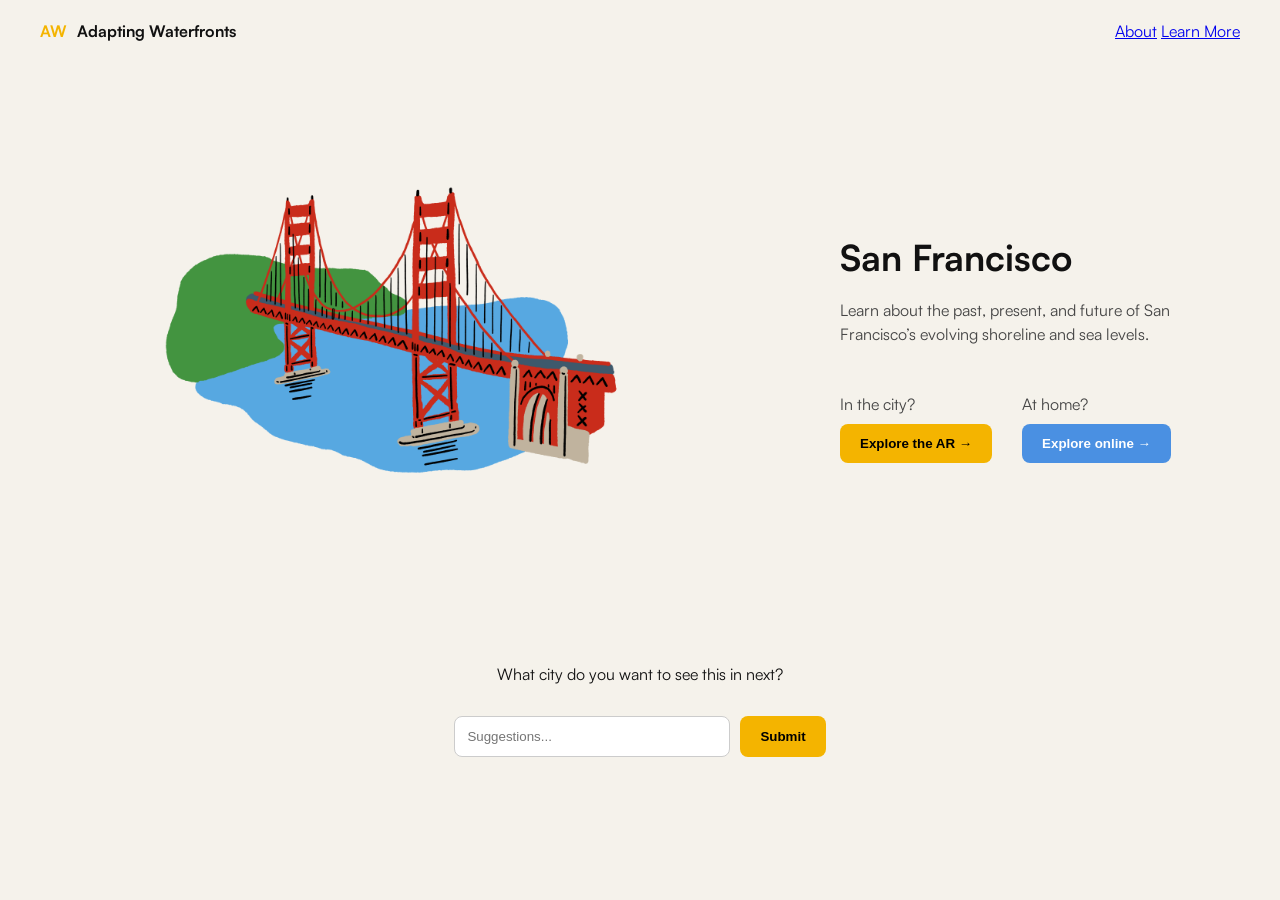
==== index.html @ f1ad8243 "Initial commit" ====
<!DOCTYPE html>
<html lang="en">
<head>
  <meta charset="UTF-8" />
  <meta name="viewport" content="width=device-width, initial-scale=1.0"/>
  <title>Adapting Waterfronts</title>
  <link rel="stylesheet" href="styles.css" />
</head>
<body>

  <!-- NAVBAR -->
  <header class="navbar">
    <div class="logo">
      <span class="logo-aw">AW</span>
      <span>Adapting Waterfronts</span>
    </div>
    <nav>
      <a href="#">About</a>
      <a href="#">Learn More</a>
    </nav>
  </header>

  <!-- HERO -->
  <section class="hero">
    
    <div class="hero-image">
      <img src="bridge.png" alt="Golden Gate Illustration"/>
    </div>

    <div class="hero-content">
      <h1>San Francisco</h1>
      <p>
        Learn about the past, present, and future of San Francisco’s evolving shoreline and sea levels.
      </p>

      <div class="cta-group">
        <div>
          <p class="cta-label">In the city?</p>
          <button class="btn yellow">Explore the AR →</button>
        </div>

        <div>
          <p class="cta-label">At home?</p>
          <button class="btn blue">Explore online →</button>
        </div>
      </div>
    </div>

  </section>

  <!-- INPUT SECTION -->
  <section class="suggestion">
    <p>What city do you want to see this in next?</p>
    
    <div class="input-group">
      <input type="text" placeholder="Suggestions..." />
      <button class="btn yellow">Submit</button>
    </div>
  </section>

</body>
</html>
---- styles.css ----
/* FONTS */
@font-face {
  font-family: 'Satoshi';
  src: url('fonts/Satoshi-Regular.otf') format('opentype'),
       url('fonts/Satoshi-Regular.otf') format('woff');
  font-weight: normal;
  font-style: normal;
}

@font-face {
  font-family: 'Satoshi';
  src: url('fonts/Satoshi-Bold.otf') format('opentype'),
       url('fonts/Satoshi-Bold.otf') format('woff');
  font-weight: bold;
  font-style: normal;
}

/* GLOBAL STYLES */
body {
  margin: 0;
  font-family: 'Satoshi', sans-serif;
  background: #f5f2eb;
  color: #111;
}

/* NAVBAR */
.navbar {
  display: flex;
  justify-content: space-between;
  align-items: center;
  padding: 20px 40px;
}

.logo {
  display: flex;
  gap: 10px;
  font-weight: bold;
}

.logo-aw {
  color: #f4b400;
}

/* HERO */
.hero {
  display: flex;
  align-items: center;
  justify-content: center;
  padding: 60px 40px;
  gap: 60px;
}

.hero-image img {
  max-width: 1000px;
  width: 100%;
}

.hero-content {
  max-width: 400px;
}

.hero-content h1 {
  font-size: 36px;
  margin-bottom: 10px;
}

.hero-content p {
  color: #444;
  line-height: 1.5;
}

/* CTA */
.cta-group {
  display: flex;
  gap: 30px;
  margin-top: 30px;
}

.cta-label {
  margin-bottom: 8px;
  font-weight: 500;
}

/* BUTTONS */
.btn {
  border: none;
  padding: 12px 20px;
  border-radius: 8px;
  font-weight: bold;
  cursor: pointer;
}

.btn.yellow {
  background: #f4b400;
}

.btn.blue {
  background: #4a90e2;
  color: white;
}

/* INPUT SECTION */
.suggestion {
  text-align: center;
  margin-top: 60px;
}

.input-group {
  margin-top: 15px;
  display: inline-flex;
  gap: 10px;
}

input {
  padding: 12px;
  width: 250px;
  border-radius: 8px;
  border: 1px solid #ccc;
}
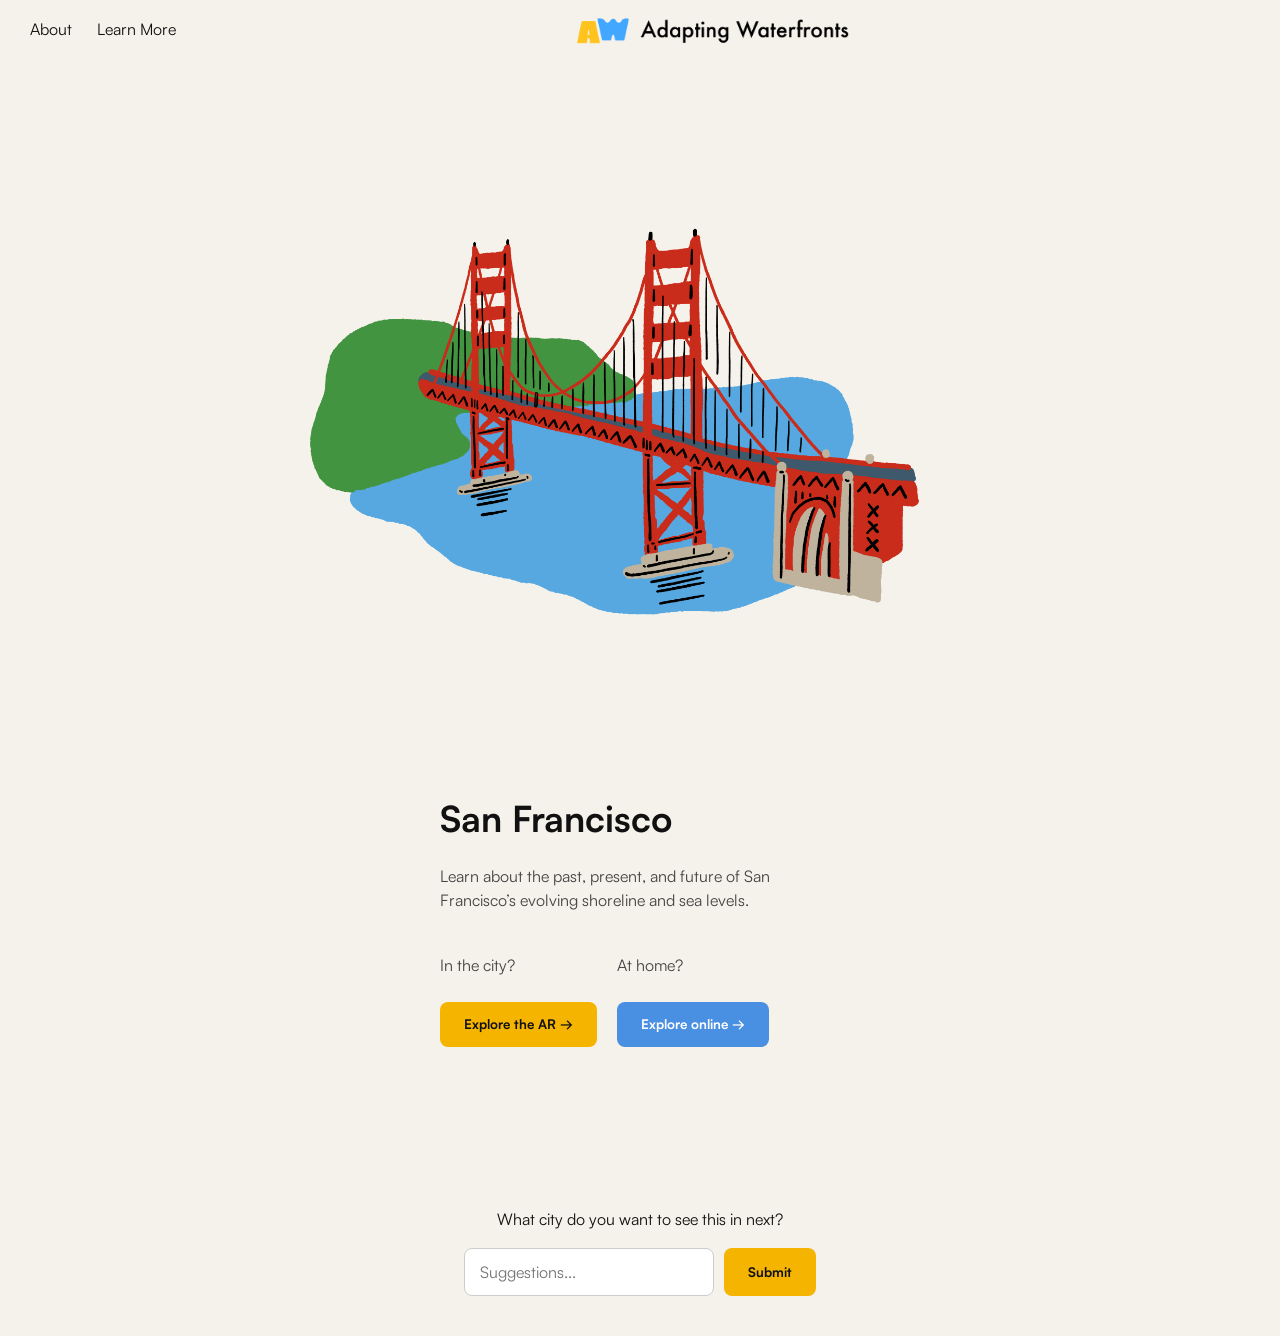
==== commit 6df262e8: "Visual update" ====
--- a/index.html
+++ b/index.html
@@ -10,21 +10,27 @@
 
   <!-- NAVBAR -->
   <header class="navbar">
-    <div class="logo">
-      <span class="logo-aw">AW</span>
-      <span>Adapting Waterfronts</span>
-    </div>
-    <nav>
+    <!-- Left nav links -->
+    <nav class="nav-left">
       <a href="#">About</a>
       <a href="#">Learn More</a>
     </nav>
+
+    <!-- Center logo -->
+    <div class="logo-center">
+      <img src="img/AW_Logo_Words.png" alt="Adapting Waterfronts Logo" class="logo-img">
+    </div>
+
+    <!-- Right side nav (optional) -->
+    <div class="nav-right">
+      <!-- Add future nav items here -->
+    </div>
   </header>
 
-  <!-- HERO -->
+  <!-- HERO SECTION -->
   <section class="hero">
-    
     <div class="hero-image">
-      <img src="bridge.png" alt="Golden Gate Illustration"/>
+      <img src="./img/bridge.png" alt="Golden Gate Illustration"/>
     </div>
 
     <div class="hero-content">
@@ -36,7 +42,9 @@
       <div class="cta-group">
         <div>
           <p class="cta-label">In the city?</p>
-          <button class="btn yellow">Explore the AR →</button>
+          <a href="https://adaptingwaterfronts-sf.org/" target="_blank">
+            <button class="btn yellow">Explore the AR →</button>
+          </a>
         </div>
 
         <div>
@@ -45,13 +53,11 @@
         </div>
       </div>
     </div>
-
   </section>
 
-  <!-- INPUT SECTION -->
+  <!-- SUGGESTION INPUT SECTION -->
   <section class="suggestion">
     <p>What city do you want to see this in next?</p>
-    
     <div class="input-group">
       <input type="text" placeholder="Suggestions..." />
       <button class="btn yellow">Submit</button>
--- a/styles.css
+++ b/styles.css
@@ -1,4 +1,6 @@
-/* FONTS */
+/* ==============================
+   FONTS
+============================== */
 @font-face {
   font-family: 'Satoshi';
   src: url('fonts/Satoshi-Regular.otf') format('opentype'),
@@ -15,105 +17,197 @@
   font-style: normal;
 }
 
-/* GLOBAL STYLES */
+/* ==============================
+   GLOBAL STYLES
+============================== */
+* {
+  box-sizing: border-box;
+}
+
 body {
   margin: 0;
   font-family: 'Satoshi', sans-serif;
   background: #f5f2eb;
   color: #111;
-}
-
-/* NAVBAR */
+  line-height: 1.6;
+}
+
+a {
+  text-decoration: none;
+  color: inherit;
+}
+
+/* ==============================
+   NAVBAR
+============================== */
 .navbar {
   display: flex;
+  align-items: center;
   justify-content: space-between;
+  padding: 15px 30px;
+  position: sticky;
+  top: 0;
+  z-index: 1000;
+}
+
+.nav-left, .nav-right {
+  display: flex;
+  gap: 25px;
   align-items: center;
-  padding: 20px 40px;
-}
-
-.logo {
-  display: flex;
-  gap: 10px;
-  font-weight: bold;
-}
-
-.logo-aw {
-  color: #f4b400;
-}
-
-/* HERO */
+}
+
+.logo-center {
+  flex: 1;
+  display: flex;
+  justify-content: center;
+}
+
+.logo-img {
+  height: 30px;
+}
+
+/* ==============================
+   HERO SECTION
+============================== */
 .hero {
   display: flex;
+  flex-wrap: wrap;
   align-items: center;
   justify-content: center;
-  padding: 60px 40px;
-  gap: 60px;
+  padding: 80px 20px;
+  gap: 50px;
+  background: #f5f2eb;
 }
 
 .hero-image img {
-  max-width: 1000px;
   width: 100%;
+  max-width: 1000px; /* larger maximum width */
+  height: auto;
+  border-radius: 12px;
 }
 
 .hero-content {
   max-width: 400px;
+  text-align: left;
 }
 
 .hero-content h1 {
   font-size: 36px;
-  margin-bottom: 10px;
+  margin-bottom: 12px;
 }
 
 .hero-content p {
   color: #444;
   line-height: 1.5;
-}
-
-/* CTA */
+  margin-bottom: 25px;
+}
+
+/* ==============================
+   CTA BUTTONS
+============================== */
 .cta-group {
   display: flex;
-  gap: 30px;
-  margin-top: 30px;
+  flex-wrap: wrap;
+  gap: 20px;
+  /* justify-content: center; */
 }
 
 .cta-label {
-  margin-bottom: 8px;
+  margin-bottom: 6px;
   font-weight: 500;
 }
 
-/* BUTTONS */
 .btn {
   border: none;
-  padding: 12px 20px;
+  padding: 14px 24px;
   border-radius: 8px;
   font-weight: bold;
   cursor: pointer;
+  transition: all 0.2s ease;
+      font-family: 'Satoshi', sans-serif;
 }
 
 .btn.yellow {
   background: #f4b400;
+  color: #111;
+}
+
+.btn.yellow:hover {
+  background: #e2a300;
 }
 
 .btn.blue {
   background: #4a90e2;
-  color: white;
-}
-
-/* INPUT SECTION */
+  color: #fff;
+}
+
+.btn.blue:hover {
+  background: #357ab7;
+}
+
+/* ==============================
+   SUGGESTION INPUT
+============================== */
 .suggestion {
   text-align: center;
-  margin-top: 60px;
+  margin: 80px 20px 40px;
 }
 
 .input-group {
-  margin-top: 15px;
   display: inline-flex;
   gap: 10px;
+  flex-wrap: wrap;
+  justify-content: center;
 }
 
 input {
-  padding: 12px;
+  padding: 12px 15px;
   width: 250px;
   border-radius: 8px;
   border: 1px solid #ccc;
+  font-size: 16px;
+  font-family: 'Satoshi', sans-serif;
+}
+
+/* ==============================
+   RESPONSIVE
+============================== */
+@media (max-width: 900px) {
+  .hero {
+    flex-direction: column;
+  }
+
+  .hero-image img {
+    max-width: 90%;
+  }
+
+  .hero-content {
+    max-width: 90%;
+  }
+}
+
+@media (max-width: 600px) {
+  .navbar {
+    flex-direction: column;
+    gap: 15px;
+  }
+
+  .nav-left, .nav-right {
+    gap: 15px;
+    justify-content: center;
+  }
+
+  .logo-center {
+    justify-content: center;
+    flex: none;
+  }
+
+  .cta-group {
+    flex-direction: column;
+    gap: 15px;
+  }
+
+  input {
+    width: 90%;
+  }
 }
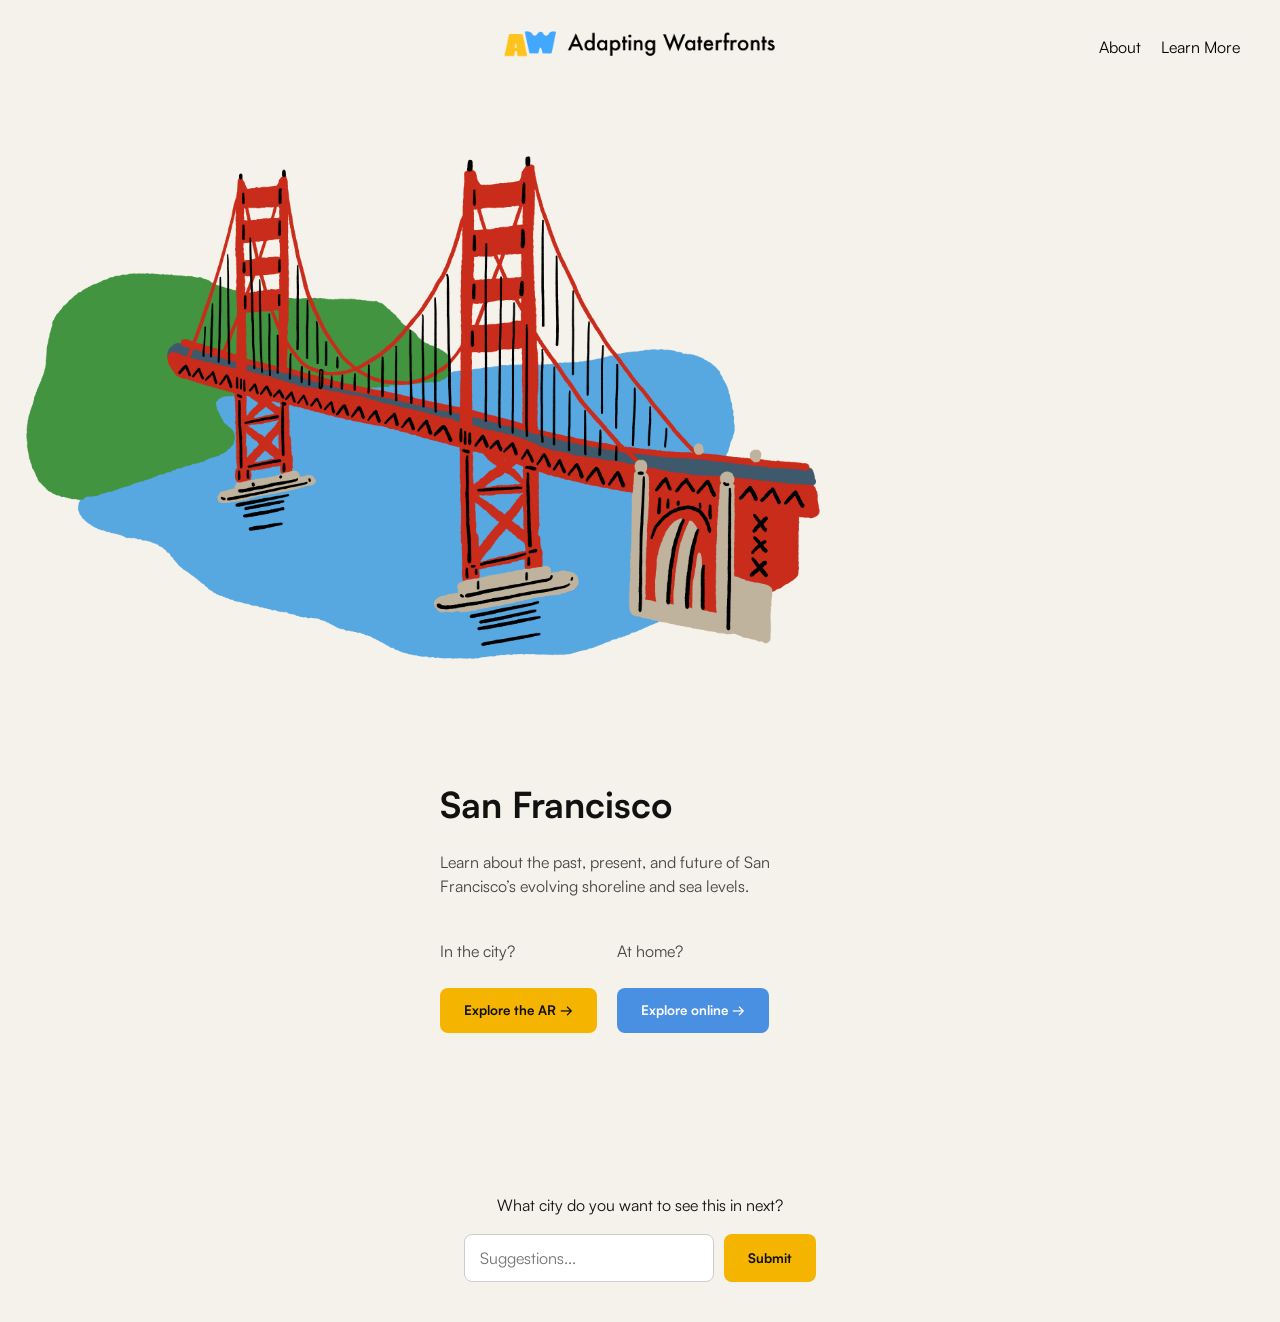
==== commit 10287668: "Added About page" ====
--- a/index.html
+++ b/index.html
@@ -5,27 +5,25 @@
   <meta name="viewport" content="width=device-width, initial-scale=1.0"/>
   <title>Adapting Waterfronts</title>
   <link rel="stylesheet" href="styles.css" />
+  <link rel="icon" type="image/png" href="./img/AW_Favicon.png" />
 </head>
 <body>
 
   <!-- NAVBAR -->
-  <header class="navbar">
-    <!-- Left nav links -->
-    <nav class="nav-left">
-      <a href="#">About</a>
-      <a href="#">Learn More</a>
-    </nav>
+<header class="navbar">
 
-    <!-- Center logo -->
-    <div class="logo-center">
-      <img src="img/AW_Logo_Words.png" alt="Adapting Waterfronts Logo" class="logo-img">
-    </div>
+  <!-- Center logo -->
+  <div class="logo-center">
+    <img src="img/AW_Logo_Words.png" alt="Adapting Waterfronts Logo" class="logo-img">
+  </div>
 
-    <!-- Right side nav (optional) -->
-    <div class="nav-right">
-      <!-- Add future nav items here -->
-    </div>
-  </header>
+  <!-- Right nav -->
+  <nav class="nav-right">
+    <a href="about.html">About</a>
+    <a href="#">Learn More</a>
+  </nav>
+
+</header>
 
   <!-- HERO SECTION -->
   <section class="hero">
--- a/styles.css
+++ b/styles.css
@@ -44,26 +44,49 @@
   display: flex;
   align-items: center;
   justify-content: space-between;
-  padding: 15px 30px;
-  position: sticky;
-  top: 0;
-  z-index: 1000;
-}
-
-.nav-left, .nav-right {
+  padding: 20px 40px;
+  position: relative;
+}
+
+.nav-left {
   display: flex;
   gap: 25px;
   align-items: center;
 }
 
+.nav-right {
+  position: absolute;
+  right: 40px;
+  top: 35px; /* 👈 lowers the nav */
+  display: flex;
+  gap: 20px;
+}
+
+.nav-right a {
+  text-decoration: none;
+  color: black;
+  font-size: 16px;
+}
+
+.nav-right a:hover {
+  opacity: 0.6;
+}
+
 .logo-center {
-  flex: 1;
-  display: flex;
-  justify-content: center;
+  position: absolute;
+  left: 50%;
+  transform: translateX(-50%);
+  top: 28px; /* 👈 subtle vertical control */
 }
 
 .logo-img {
   height: 30px;
+  transition: transform 0.25s ease;
+  transform-origin: center;
+}
+
+.logo-img:hover {
+  transform: scale(1.05);
 }
 
 /* ==============================
@@ -75,15 +98,16 @@
   align-items: center;
   justify-content: center;
   padding: 80px 20px;
-  gap: 50px;
+  gap: 20px;
   background: #f5f2eb;
 }
 
 .hero-image img {
   width: 100%;
-  max-width: 1000px; /* larger maximum width */
+  max-width: 900px; /* larger maximum width */
   height: auto;
   border-radius: 12px;
+  transform: translateX(-200px);
 }
 
 .hero-content {
@@ -169,6 +193,69 @@
   font-family: 'Satoshi', sans-serif;
 }
 
+.about-hero {
+  padding: 100px 20px 60px;
+  display: flex;
+  justify-content: center;
+}
+
+.about-text {
+  max-width: 650px;
+  text-align: center;
+}
+
+.about-main {
+  font-size: 1.4rem;
+  line-height: 1.7;
+  margin-bottom: 30px;
+}
+
+.about-support {
+  font-size: 1rem;
+  opacity: 0.75;
+  line-height: 1.6;
+}
+
+.team {
+  padding: 60px 20px 100px;
+}
+
+.team-title {
+  text-align: center;
+  font-size: 2rem;
+  margin-bottom: 40px;
+}
+
+.team-grid {
+  display: grid;
+  grid-template-columns: repeat(auto-fit, minmax(240px, 1fr));
+  gap: 30px;
+  max-width: 1100px;
+  margin: 0 auto;
+}
+
+.team-member {
+  text-align: center;
+}
+
+.team-member img {
+  width: 220px;   /* 👈 bigger */
+  height: 280px;  /* keeps portrait proportion */
+  object-fit: cover;
+  border-radius: 16px;
+  margin-bottom: 15px;
+}
+
+.team-member h3 {
+  margin: 0;
+  font-size: 1.1rem;
+}
+
+.team-member p {
+  margin: 5px 0 0;
+  opacity: 0.7;
+}
+
 /* ==============================
    RESPONSIVE
 ============================== */
